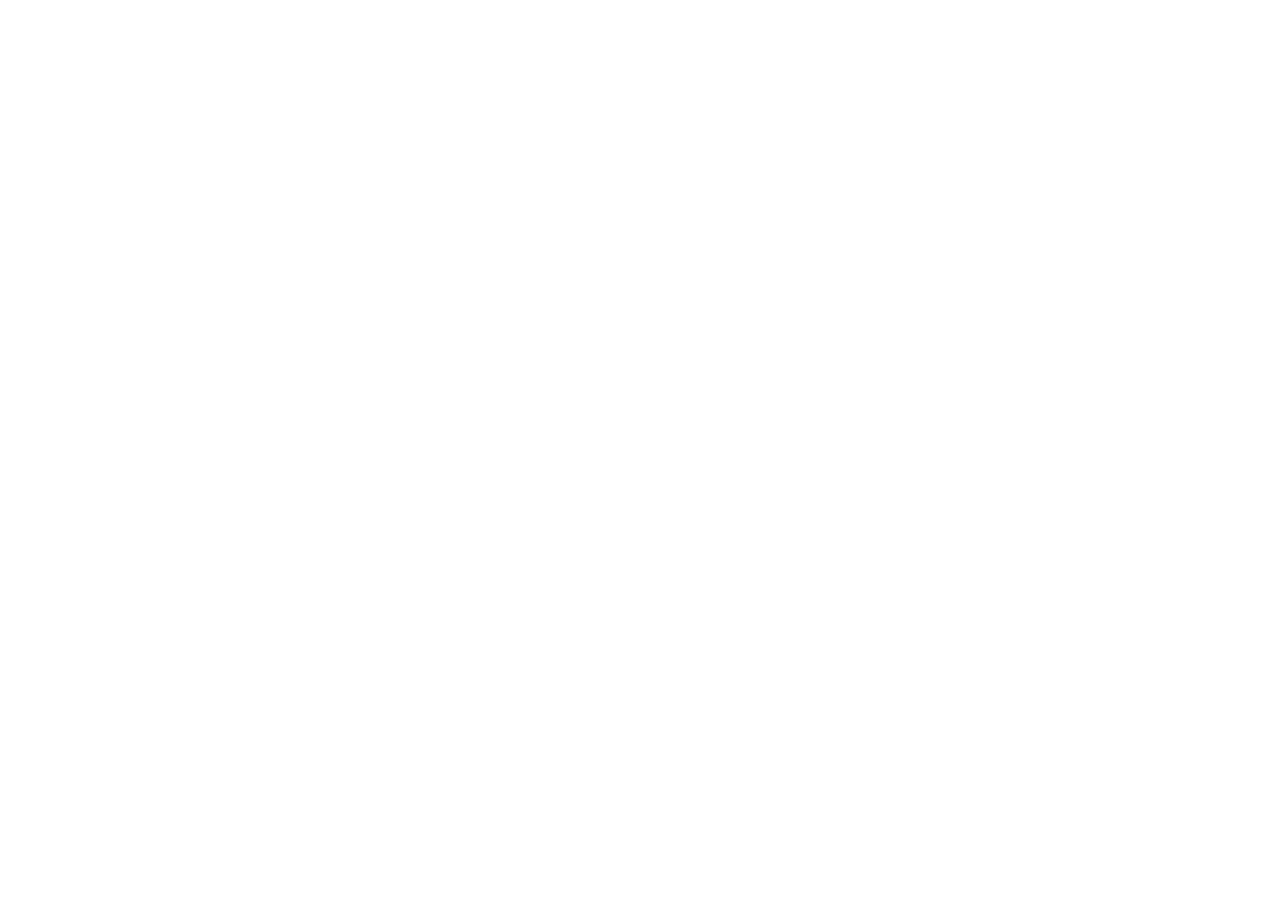
==== index.html @ 78d54eb1 "Docs" ====
<!DOCTYPE html>
<html lang="en">
<head>
    <meta charset="UTF-8">
    <meta http-equiv="X-UA-Compatible" content="IE=edge">
    <meta name="viewport" content="width=device-width, initial-scale=1.0">
    <title>Bigyan Patel</title>
</head>
<body>
    
</body>
</html>
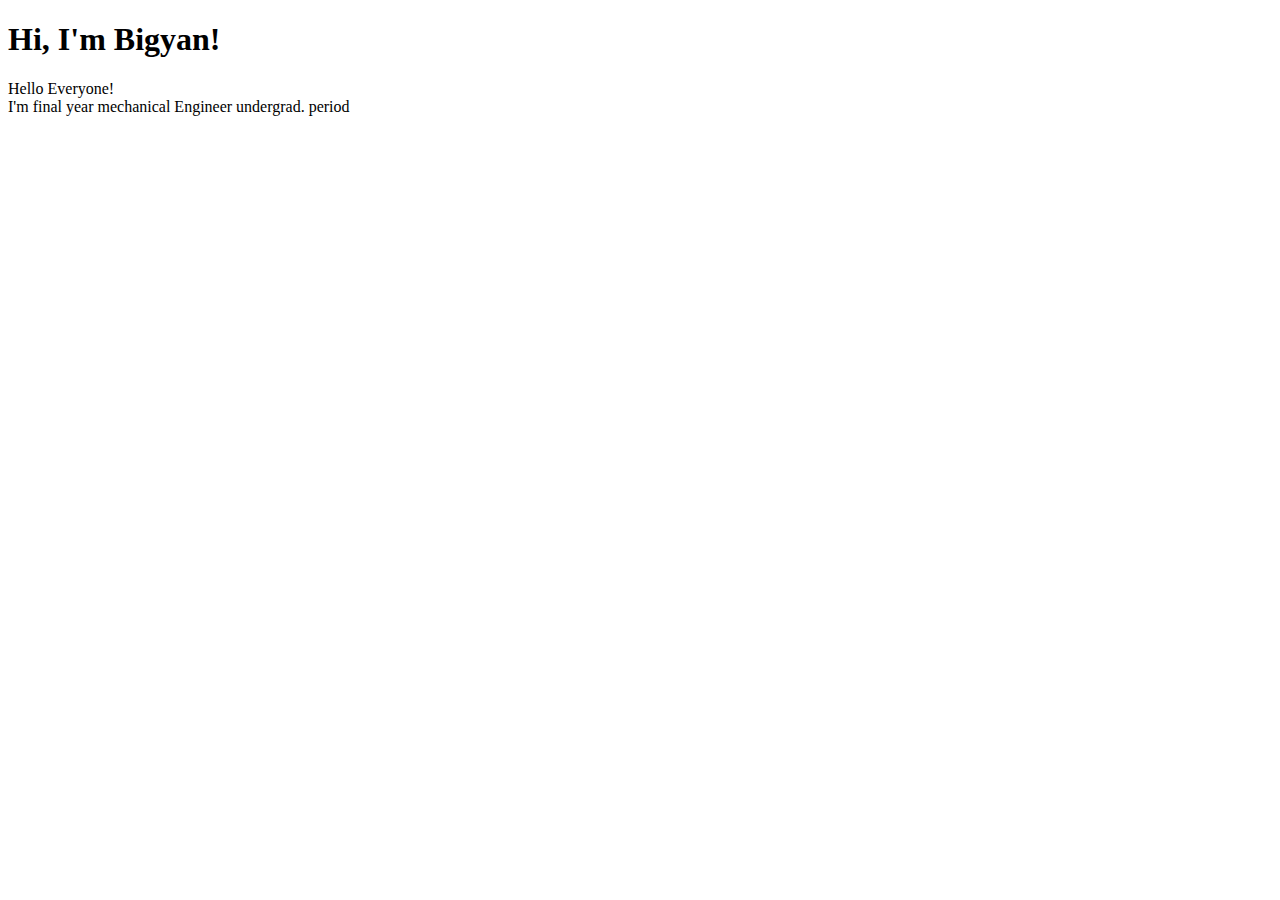
==== commit 187d0cf6: "push" ====
--- a/index.html
+++ b/index.html
@@ -7,6 +7,7 @@
     <title>Bigyan Patel</title>
 </head>
 <body>
-    
+    <h1>Hi, I'm Bigyan!</h1>
+    <p>Hello Everyone!<br> I'm final year mechanical Engineer undergrad. period</p>
 </body>
 </html>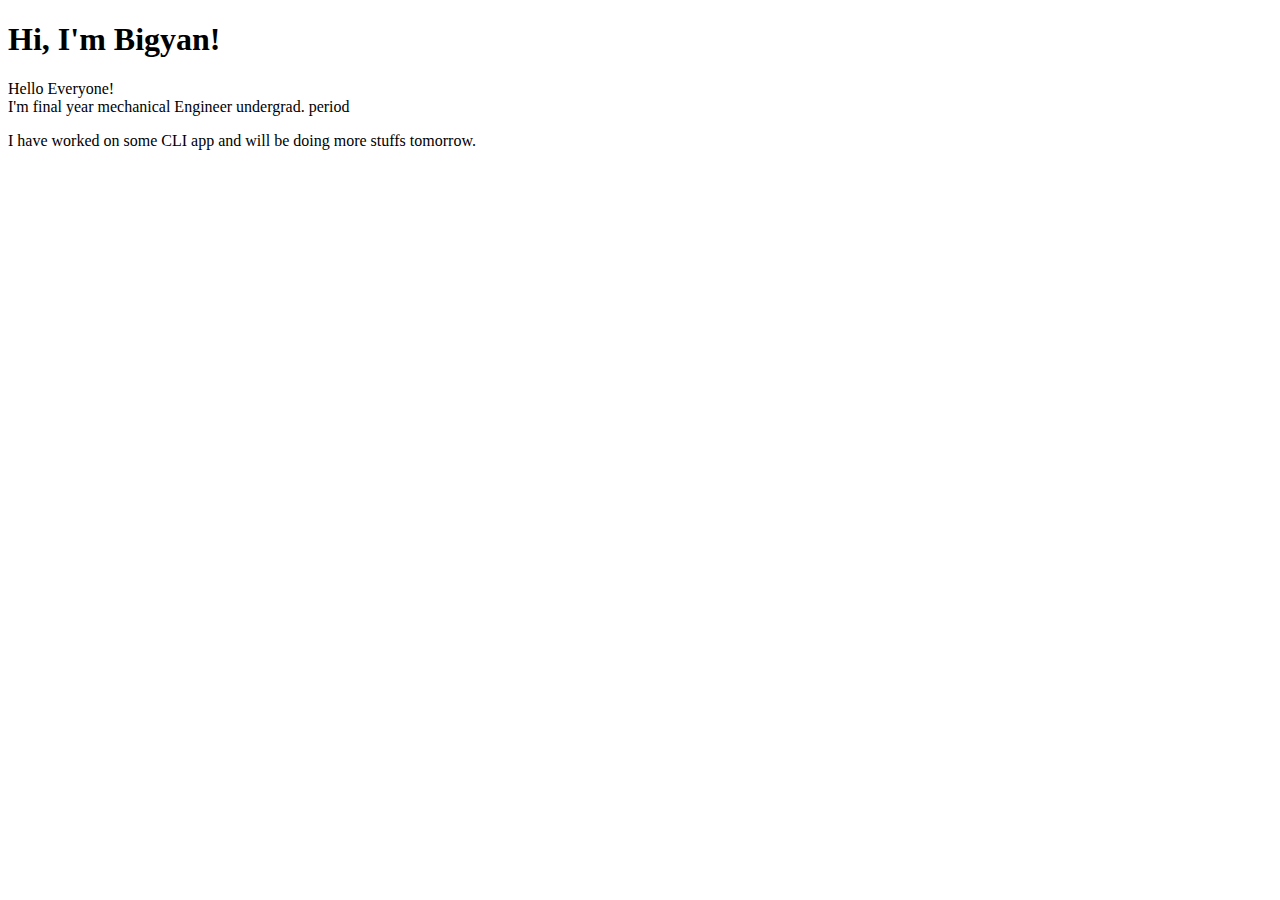
==== commit 07afef8d: "added project details" ====
--- a/index.html
+++ b/index.html
@@ -9,5 +9,7 @@
 <body>
     <h1>Hi, I'm Bigyan!</h1>
     <p>Hello Everyone!<br> I'm final year mechanical Engineer undergrad. period</p>
+
+    I have worked on some CLI app and will be doing more stuffs tomorrow.
 </body>
 </html>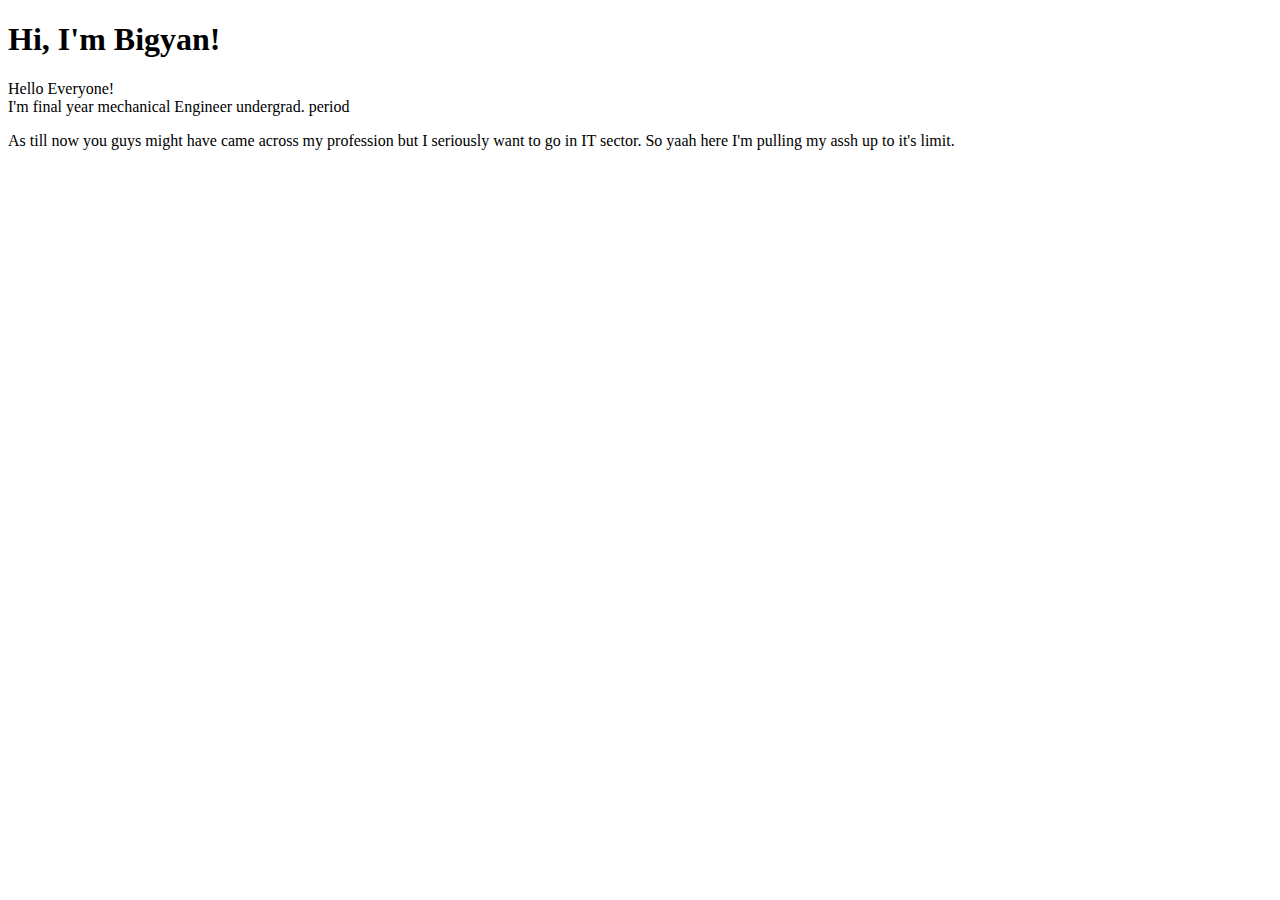
==== commit a0af4685: "added interests section" ====
--- a/index.html
+++ b/index.html
@@ -9,7 +9,7 @@
 <body>
     <h1>Hi, I'm Bigyan!</h1>
     <p>Hello Everyone!<br> I'm final year mechanical Engineer undergrad. period</p>
+    As till now you guys might have came across my profession but I seriously want to go in IT sector. So yaah here I'm pulling my assh up to it's limit.
 
-    I have worked on some CLI app and will be doing more stuffs tomorrow.
 </body>
 </html>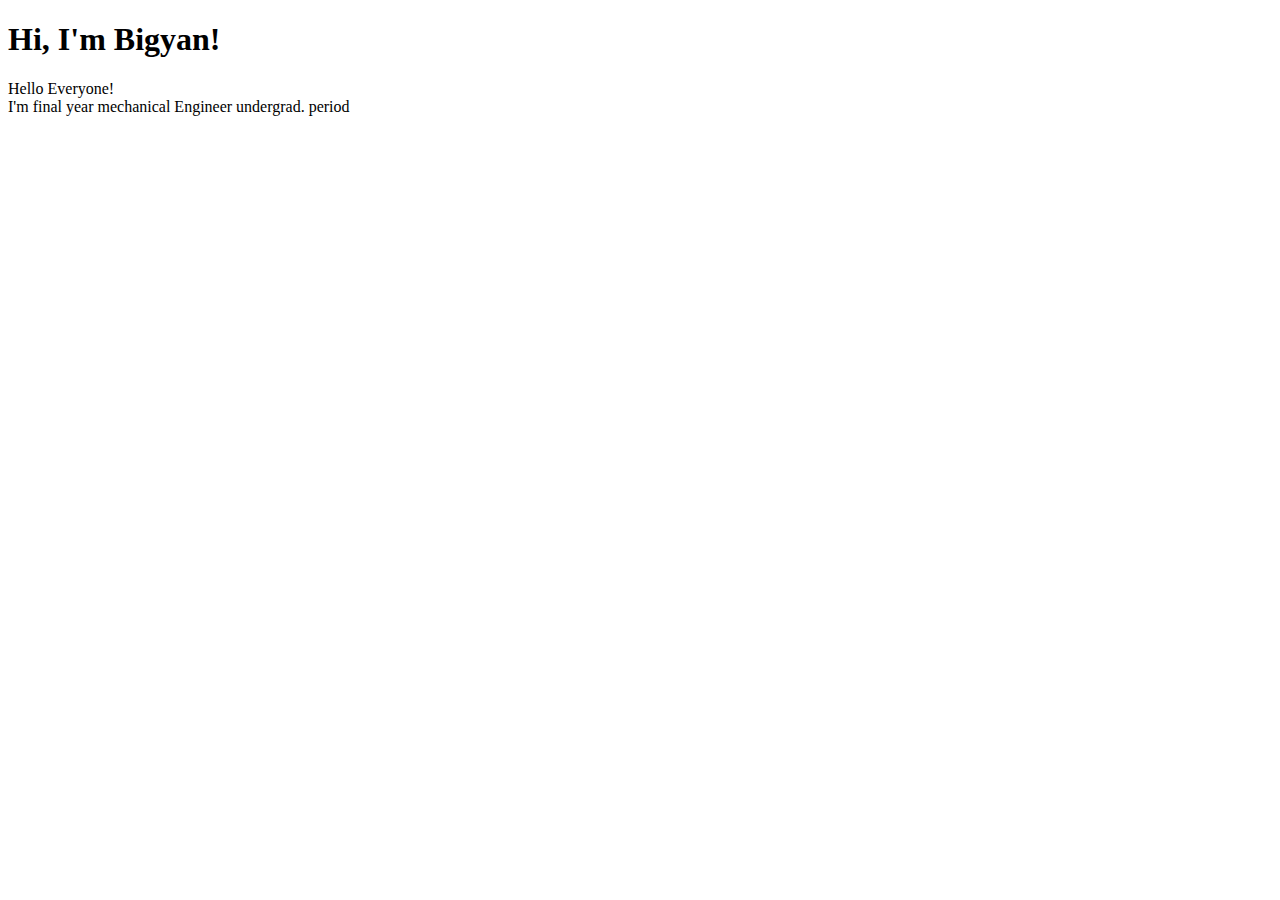
==== commit b5122037: "Merge branch 'main' into bigyan-interests" ====
--- a/index.html
+++ b/index.html
@@ -9,7 +9,5 @@
 <body>
     <h1>Hi, I'm Bigyan!</h1>
     <p>Hello Everyone!<br> I'm final year mechanical Engineer undergrad. period</p>
-    As till now you guys might have came across my profession but I seriously want to go in IT sector. So yaah here I'm pulling my assh up to it's limit.
-
 </body>
 </html>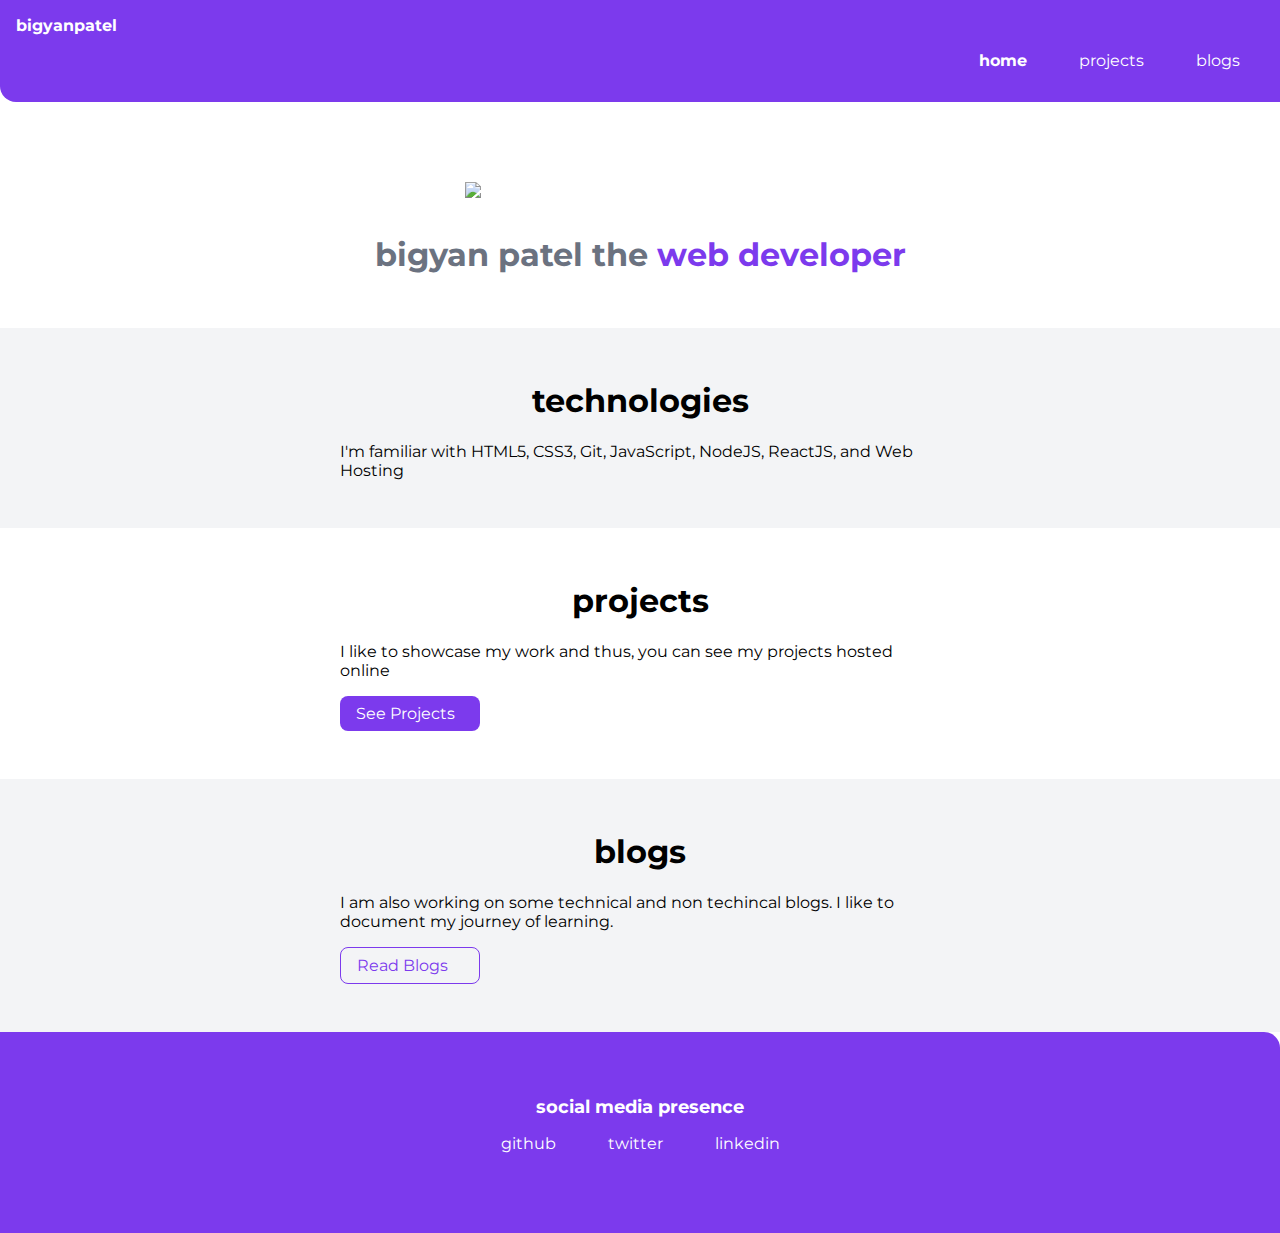
==== commit 6b3349a2: "All files updated" ====
--- a/index.html
+++ b/index.html
@@ -1,13 +1,78 @@
-<!DOCTYPE html>
-<html lang="en">
-<head>
-    <meta charset="UTF-8">
-    <meta http-equiv="X-UA-Compatible" content="IE=edge">
-    <meta name="viewport" content="width=device-width, initial-scale=1.0">
-    <title>Bigyan Patel</title>
-</head>
-<body>
-    <h1>Hi, I'm Bigyan!</h1>
-    <p>Hello Everyone!<br> I'm final year mechanical Engineer undergrad. period</p>
-</body>
+<!DOCTYPE html>
+<html lang="en">
+<head>
+    <meta charset="UTF-8">
+    <meta name="viewport" content="width=device-width, initial-scale=1.0">
+    <title>home | Bigyan Patel</title>
+    <link href="styles.css" rel="stylesheet" />
+</head>
+<body>
+    <nav class="navigation container">
+        <div class="nav-brand">bigyanpatel</div>
+        <ul class="list-non-bullet nav-pills">
+            <li class="list-item-inline">
+                <a class="link link-active" href="/">home</a>
+            </li>
+            <li class="list-item-inline">
+                <a class="link" href="/projects.html">projects</a>
+            </li>
+            <li class="list-item-inline">
+                <a class="link" href="/blogs.html">blogs</a>
+            </li>
+        </ul>
+    </nav>
+
+    <header class="hero">
+        <img class="hero-img" src="images/hero.svg" />
+        <h1 class="hero-heading">bigyan patel the <span class="heading-inverted"> web developer</span></h1>
+    </header>
+
+    <section class="section ow">
+        <div class="container container-center">
+            <h1>technologies</h1>
+            <p>I'm familiar with HTML5, CSS3, Git, JavaScript, NodeJS, ReactJS, and Web Hosting</p>
+        </div>
+    </section>
+
+    <section class="section">
+        <div class="container container-center">
+            <h1>projects</h1>
+            <p>I like to showcase my work and thus, you can see my projects hosted online</p>
+            <a class="link link-primary" href="/projects.html">See Projects</a>
+        </div>
+    </section>
+
+    <section class="section ow">
+        <div class="container container-center">
+            <h1>blogs</h1>
+            <p>I am also working on some technical and non techincal blogs. I like to document my journey of learning.</p>
+            <a class="link link-secondary" href="/blogs.html">Read Blogs</a>
+        </div>
+    </section>
+
+    <footer class="footer">
+        <div class="footer-header">social media presence</div>
+        <ul class="social-links list-non-bullet">
+            <li class="list-item-inline">
+                <a class="link" href="https://github.com/bigyanpatel">
+                    github
+                </a>
+            </li>
+            <li class="list-item-inline">
+                <a class="link" href="https://twitter.com/meet_bigyan20">
+                    twitter
+                </a>
+            </li>
+            <li class="list-item-inline">
+                <a class="link" href="https://www.linkedin.com/in/bigyan-patel-a67b14190/">
+                    linkedin
+                </a>
+            </li>
+            
+        </ul>
+    </footer>
+
+
+    
+</body>
 </html>--- a/styles.css
+++ b/styles.css
@@ -0,0 +1,169 @@
+@import url('https://fonts.googleapis.com/css2?family=Montserrat:wght@400;700&display=swap');
+
+:root {
+    --primary-color: #7C3AED;
+    --off-white: #F3F4F6;
+    --dark-gray: #6B7280;
+}
+
+body {
+    font-family: 'Montserrat', sans-serif;
+    margin: 0px;
+}
+
+hr {
+    margin: 2rem 0rem;
+}
+
+/** spaces **/
+
+.margin-md {
+    margin: 2rem;
+}
+
+/** container **/
+.container {
+    padding: 0rem 1rem;
+}
+
+.container-center {
+    max-width: 600px;
+    margin: auto;
+}
+
+/** links **/
+.link {
+    box-sizing: border-box;
+    text-decoration: none;
+    padding: 0.5rem 1rem;
+}
+
+.link-primary {
+    background-color: var(--primary-color);
+    border-radius: 0.5rem;
+    color: white;
+    display: block;
+    max-width: 140px;
+    margin: 1rem 1rem 1rem 0rem;
+}
+
+.link-secondary {
+    color: var(--primary-color);
+    border-radius: 0.5rem;
+    border: 1px solid var(--primary-color);
+    display: block;
+    max-width: 140px;
+    margin: 1rem 1rem 1rem 0rem;
+}
+
+/** look into BEM naming convention for CSS **/
+
+/** lists **/
+
+.list-non-bullet {
+    list-style: none;
+    padding-inline-start: 0px;
+}
+
+.list-item-inline {
+    display: inline;
+    padding: 0rem 0.5rem;
+}
+
+/** navigation **/
+
+.navigation {
+    background-color: var(--primary-color);
+    color: white;
+    padding: 1rem;
+    border-bottom-left-radius: 1rem;
+}
+
+.navigation .nav-brand {
+    font-weight: bold;
+}
+
+.navigation .nav-pills {
+    text-align: right;
+}
+
+.navigation .link {
+    color: white;
+}
+
+.navigation .link-active {
+    font-weight: bold;
+}
+
+/** header **/
+
+.hero {
+    padding: 2rem;
+    padding-top: 5rem;
+
+}
+
+.hero .hero-img {
+    max-width: 80%;
+    width: 350px;
+    display: block;
+    margin: auto;
+}
+
+.hero .hero-heading {
+    text-align: center;
+    padding-top: 1rem;
+    color: var(--dark-gray);
+}
+
+.hero .hero-heading .heading-inverted {
+    color: var(--primary-color);
+}
+
+/** sections **/
+
+.section {
+    padding: 2rem;
+}
+
+.section h1 {
+    text-align: center;
+
+}
+
+.ow {
+    background-color: var(--off-white);
+}
+
+/** footers **/
+
+.footer {
+    background-color: var(--primary-color);
+    padding: 4rem 1rem;
+    text-align: center;
+    color: white;
+    border-top-right-radius: 1rem;
+}
+
+.footer .link {
+    color: white
+}
+
+.footer .footer-header {
+    font-weight: bold;
+    font-size: large;
+}
+
+.footer ul {
+    padding-inline-start: 0px;
+}
+
+/** projects **/
+.showcase-list {
+    padding: 2rem;
+}
+
+/** blogs **/
+.showcase-blog {
+    padding-bottom: 6rem;
+}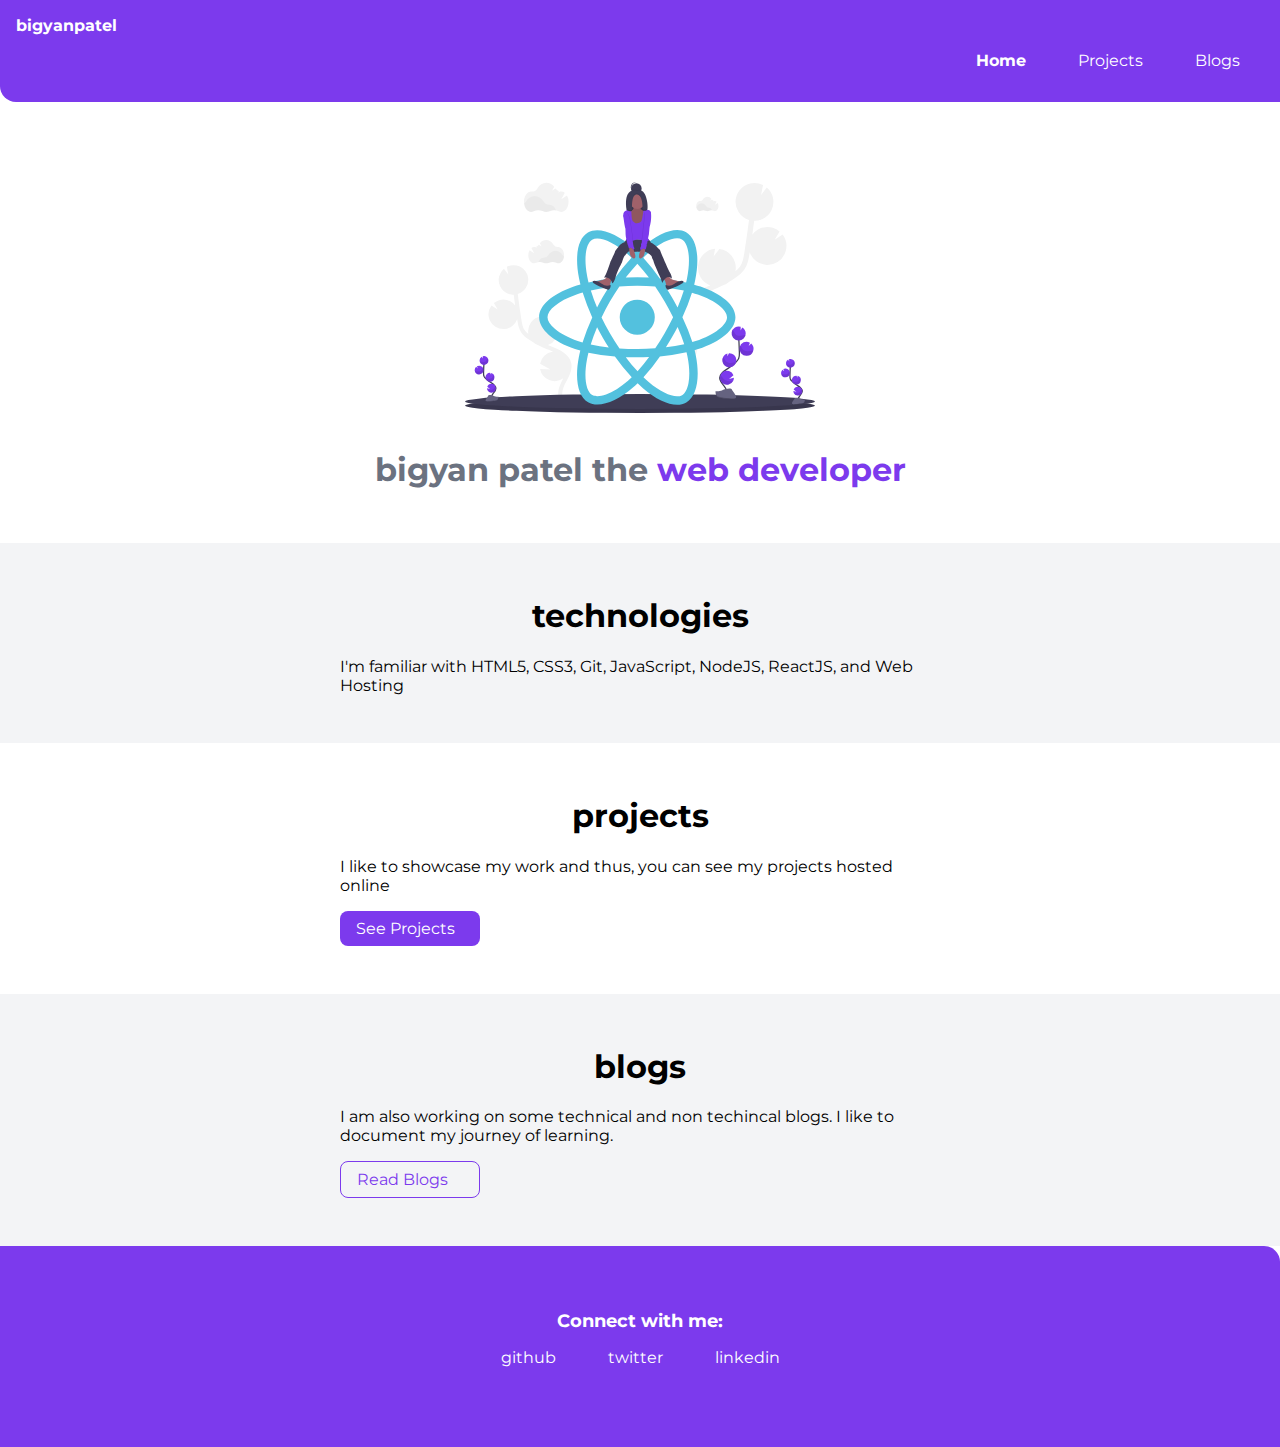
==== commit a52a87d6: "fix: typos" ====
--- a/index.html
+++ b/index.html
@@ -11,13 +11,13 @@
         <div class="nav-brand">bigyanpatel</div>
         <ul class="list-non-bullet nav-pills">
             <li class="list-item-inline">
-                <a class="link link-active" href="/">home</a>
+                <a class="link link-active" href="/">Home</a>
             </li>
             <li class="list-item-inline">
-                <a class="link" href="/projects.html">projects</a>
+                <a class="link" href="/projects.html">Projects</a>
             </li>
             <li class="list-item-inline">
-                <a class="link" href="/blogs.html">blogs</a>
+                <a class="link" href="/blogs.html">Blogs</a>
             </li>
         </ul>
     </nav>
@@ -51,7 +51,7 @@
     </section>
 
     <footer class="footer">
-        <div class="footer-header">social media presence</div>
+        <div class="footer-header">Connect with me: </div>
         <ul class="social-links list-non-bullet">
             <li class="list-item-inline">
                 <a class="link" href="https://github.com/bigyanpatel">
